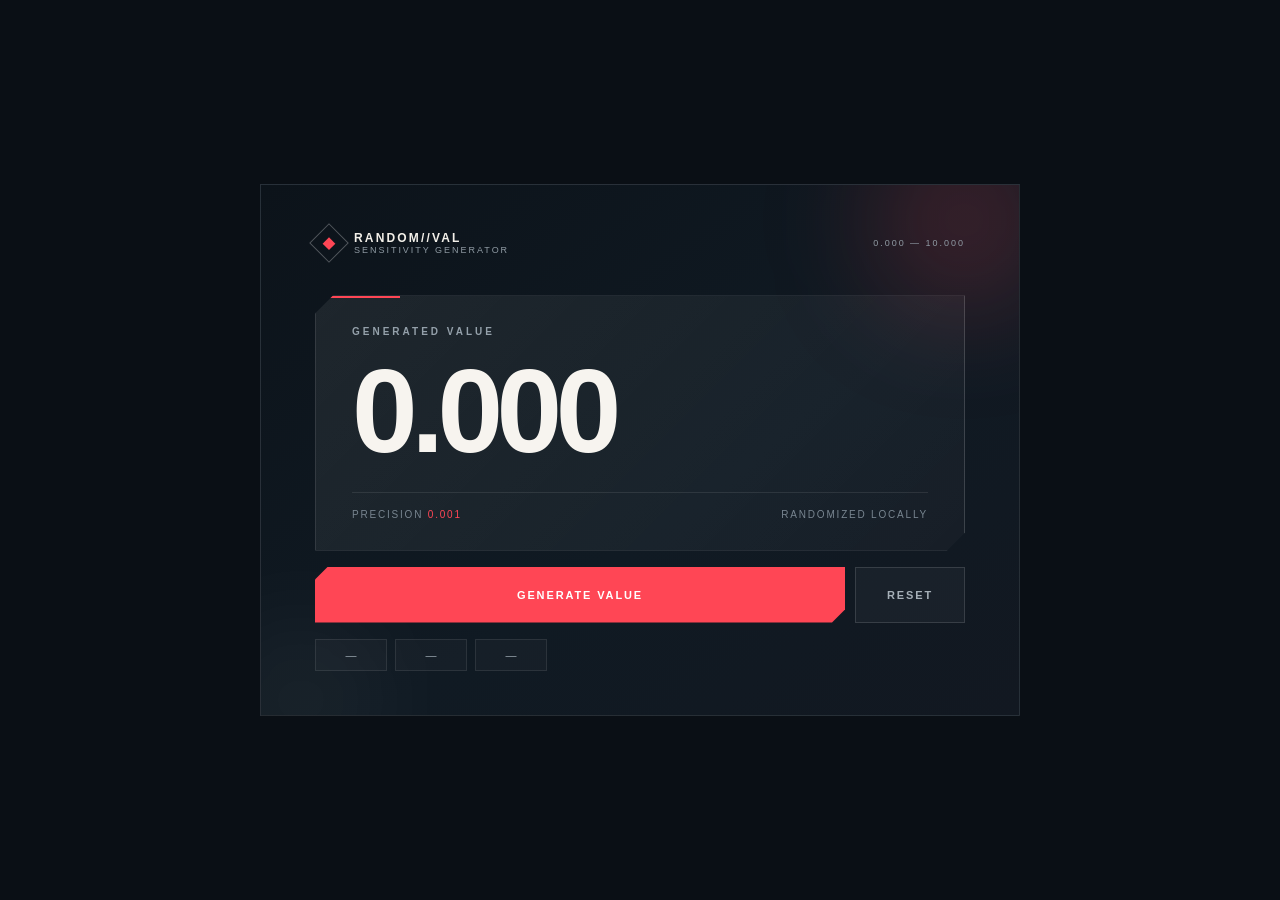
==== randomizer/index.html @ c3716cd7 "Add VALO-style randomizer" ====
<!DOCTYPE html>
<html lang="ja">
<head>
<meta charset="UTF-8">
<meta name="viewport" content="width=device-width, initial-scale=1.0">
<title>VALO Minimal Randomizer</title>
<style>
:root{--red:#ff4655;--dark:#0d141c;--panel:#121c26;--cream:#f3f0e9;--muted:#8f9aa3}
*{box-sizing:border-box}
body{margin:0;background:#0a0f15;font-family:Inter,Arial,Helvetica,sans-serif;color:var(--cream);min-height:100vh;display:grid;place-items:center;padding:24px}
.app{position:relative;overflow:hidden;width:min(760px,100%);background:linear-gradient(145deg,#0c131a 0%,#101a23 58%,#121821 100%);border:1px solid rgba(255,255,255,.1);padding:clamp(20px,5vw,44px);min-height:430px}
.orb{position:absolute;border-radius:999px;filter:blur(55px);pointer-events:none}
.orb.one{width:190px;height:190px;background:rgba(255,70,85,.18);right:-40px;top:-60px}
.orb.two{width:160px;height:160px;background:rgba(255,255,255,.05);left:-40px;bottom:-65px}
.shell{position:relative;z-index:1;max-width:650px;margin:auto}
.top{display:flex;justify-content:space-between;align-items:center;gap:16px;margin-bottom:38px}
.identity{display:flex;align-items:center;gap:11px}
.logo{width:28px;height:28px;border:1px solid rgba(255,255,255,.28);display:grid;place-items:center;transform:rotate(45deg)}
.logo:after{content:"";width:9px;height:9px;background:var(--red)}
.name{font-weight:800;letter-spacing:.18em;font-size:12px;text-transform:uppercase}
.tag{font-size:9px;letter-spacing:.22em;color:var(--muted);text-transform:uppercase}
.glass{position:relative;background:linear-gradient(135deg,rgba(255,255,255,.07),rgba(255,255,255,.025));border:1px solid rgba(255,255,255,.13);padding:30px clamp(20px,5vw,36px);clip-path:polygon(18px 0,100% 0,100% calc(100% - 18px),calc(100% - 18px) 100%,0 100%,0 18px)}
.glass:before{content:"";position:absolute;left:0;top:0;width:84px;height:2px;background:var(--red)}
.label{font-size:10px;letter-spacing:.3em;color:#94a0aa;text-transform:uppercase;font-weight:700}
.value{font-size:clamp(62px,17vw,118px);line-height:.95;font-weight:850;letter-spacing:-.055em;font-variant-numeric:tabular-nums;margin:18px 0 24px;color:#f7f4ef}
.value.flash{animation:chicPop .28s cubic-bezier(.2,.8,.2,1)}
@keyframes chicPop{0%{opacity:.2;transform:translateY(8px) scale(.985);filter:blur(2px)}100%{opacity:1;transform:none;filter:none}}
.meta{display:flex;justify-content:space-between;gap:16px;flex-wrap:wrap;padding-top:16px;border-top:1px solid rgba(255,255,255,.09);font-size:10px;letter-spacing:.18em;color:#788590;text-transform:uppercase}
.accent{color:var(--red)}
.actions{display:grid;grid-template-columns:minmax(0,1fr) 110px;gap:10px;margin-top:16px}
button{border:0;min-height:56px;font-weight:800;letter-spacing:.17em;text-transform:uppercase;font-size:11px;cursor:pointer}
.generate{position:relative;overflow:hidden;background:var(--red);color:white;clip-path:polygon(13px 0,100% 0,100% calc(100% - 13px),calc(100% - 13px) 100%,0 100%,0 13px)}
.generate:before{content:"";position:absolute;inset:0;background:#f3f0e9;transform:translateX(-101%);transition:transform .22s ease}
.generate span{position:relative;z-index:1}
.reset{background:rgba(255,255,255,.035);border:1px solid rgba(255,255,255,.13);color:#a6b0b8}
.history{display:flex;gap:8px;margin-top:16px;flex-wrap:wrap}
.chip{min-width:72px;padding:9px 11px;border:1px solid rgba(255,255,255,.09);background:rgba(255,255,255,.025);font-size:11px;color:#9ba6ae;font-variant-numeric:tabular-nums;text-align:center}
button:active{transform:translateY(1px)}
button:focus-visible{outline:2px solid white;outline-offset:3px}
@media(hover:hover) and (pointer:fine){.generate:hover:before{transform:translateX(0)}.generate:hover{color:#101821}}
@media(max-width:520px){.top{align-items:flex-start}.actions{grid-template-columns:1fr}.reset{min-height:46px}}
@media(prefers-reduced-motion:reduce){.value.flash{animation:none}.generate:before{transition:none}}
</style>
</head>
<body>
<section class="app" aria-label="0から10までの乱数生成アプリ">
<div class="orb one"></div><div class="orb two"></div>
<div class="shell">
<div class="top">
<div class="identity"><div class="logo" aria-hidden="true"></div><div><div class="name">RANDOM//VAL</div><div class="tag">Sensitivity Generator</div></div></div>
<div class="tag">0.000 — 10.000</div>
</div>
<div class="glass">
<div class="label">Generated value</div>
<div id="value" class="value" aria-live="polite">0.000</div>
<div class="meta"><span>Precision <span class="accent">0.001</span></span><span>Randomized locally</span></div>
</div>
<div class="actions">
<button id="generate" class="generate" type="button"><span>Generate Value</span></button>
<button id="reset" class="reset" type="button">Reset</button>
</div>
<div id="history" class="history" aria-label="最近の生成履歴"><span class="chip">—</span><span class="chip">—</span><span class="chip">—</span></div>
</div>
</section>
<script>
const value=document.getElementById('value');
const historyBox=document.getElementById('history');
const gen=document.getElementById('generate');
const reset=document.getElementById('reset');
let history=[];
function renderHistory(){
  historyBox.innerHTML=[0,1,2].map(i=>'<span class="chip">'+(history[i]||'—')+'</span>').join('');
}
function generate(){
  const n=Math.floor(Math.random()*10001)/1000;
  const text=n.toFixed(3);
  value.textContent=text;
  history.unshift(text);
  history=history.slice(0,3);
  renderHistory();
  value.classList.remove('flash');
  void value.offsetWidth;
  value.classList.add('flash');
}
gen.addEventListener('click',generate);
reset.addEventListener('click',()=>{value.textContent='0.000';history=[];renderHistory();});
</script>
</body>
</html>
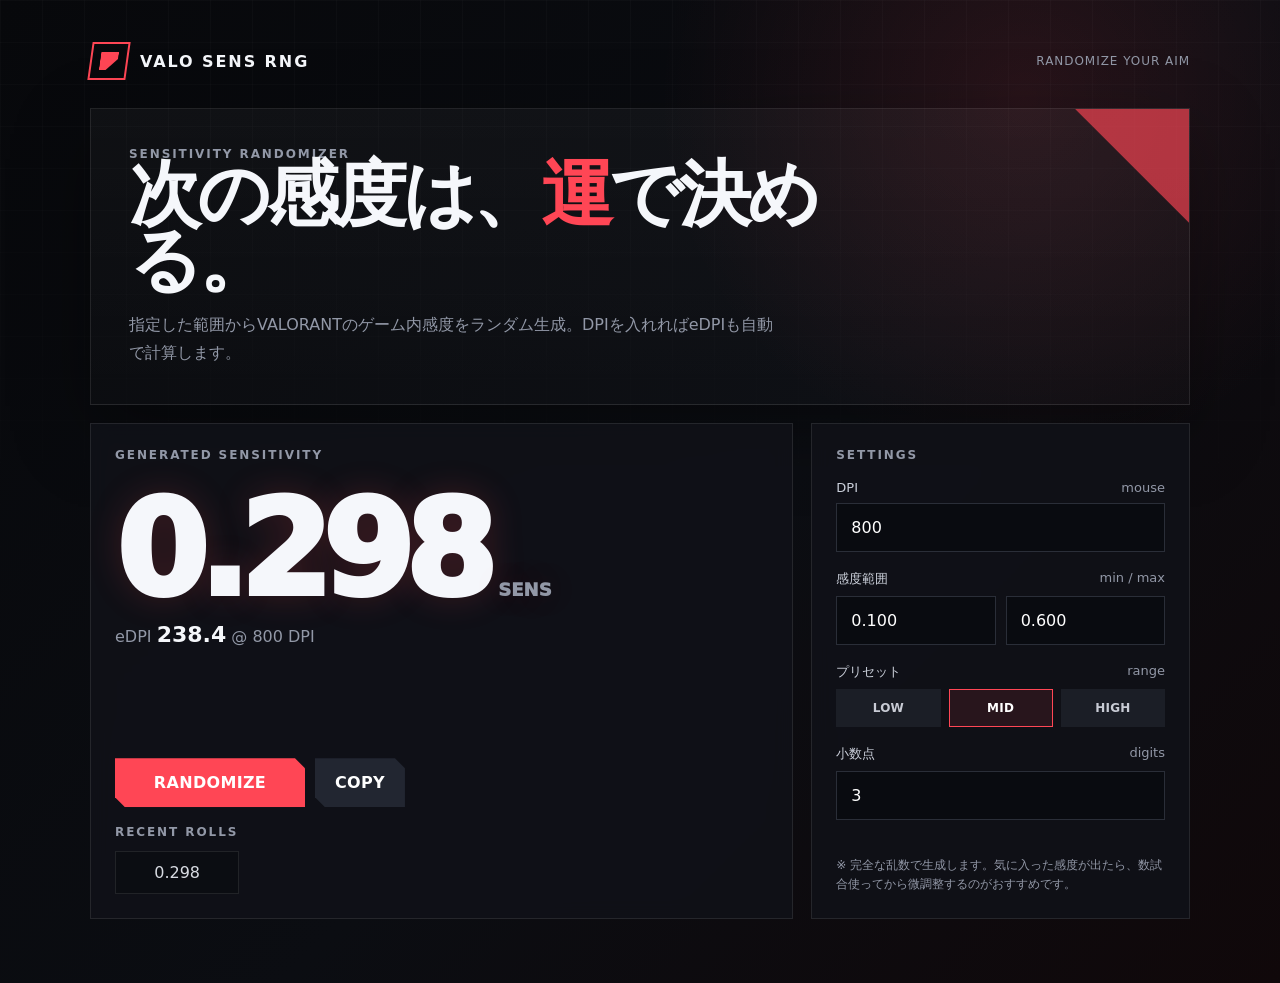
==== commit 17ece67d: "Update public VALO sensitivity randomizer" ====
--- a/randomizer/index.html
+++ b/randomizer/index.html
@@ -1,89 +1,240 @@
 <!DOCTYPE html>
 <html lang="ja">
 <head>
-<meta charset="UTF-8">
-<meta name="viewport" content="width=device-width, initial-scale=1.0">
-<title>VALO Minimal Randomizer</title>
-<style>
-:root{--red:#ff4655;--dark:#0d141c;--panel:#121c26;--cream:#f3f0e9;--muted:#8f9aa3}
-*{box-sizing:border-box}
-body{margin:0;background:#0a0f15;font-family:Inter,Arial,Helvetica,sans-serif;color:var(--cream);min-height:100vh;display:grid;place-items:center;padding:24px}
-.app{position:relative;overflow:hidden;width:min(760px,100%);background:linear-gradient(145deg,#0c131a 0%,#101a23 58%,#121821 100%);border:1px solid rgba(255,255,255,.1);padding:clamp(20px,5vw,44px);min-height:430px}
-.orb{position:absolute;border-radius:999px;filter:blur(55px);pointer-events:none}
-.orb.one{width:190px;height:190px;background:rgba(255,70,85,.18);right:-40px;top:-60px}
-.orb.two{width:160px;height:160px;background:rgba(255,255,255,.05);left:-40px;bottom:-65px}
-.shell{position:relative;z-index:1;max-width:650px;margin:auto}
-.top{display:flex;justify-content:space-between;align-items:center;gap:16px;margin-bottom:38px}
-.identity{display:flex;align-items:center;gap:11px}
-.logo{width:28px;height:28px;border:1px solid rgba(255,255,255,.28);display:grid;place-items:center;transform:rotate(45deg)}
-.logo:after{content:"";width:9px;height:9px;background:var(--red)}
-.name{font-weight:800;letter-spacing:.18em;font-size:12px;text-transform:uppercase}
-.tag{font-size:9px;letter-spacing:.22em;color:var(--muted);text-transform:uppercase}
-.glass{position:relative;background:linear-gradient(135deg,rgba(255,255,255,.07),rgba(255,255,255,.025));border:1px solid rgba(255,255,255,.13);padding:30px clamp(20px,5vw,36px);clip-path:polygon(18px 0,100% 0,100% calc(100% - 18px),calc(100% - 18px) 100%,0 100%,0 18px)}
-.glass:before{content:"";position:absolute;left:0;top:0;width:84px;height:2px;background:var(--red)}
-.label{font-size:10px;letter-spacing:.3em;color:#94a0aa;text-transform:uppercase;font-weight:700}
-.value{font-size:clamp(62px,17vw,118px);line-height:.95;font-weight:850;letter-spacing:-.055em;font-variant-numeric:tabular-nums;margin:18px 0 24px;color:#f7f4ef}
-.value.flash{animation:chicPop .28s cubic-bezier(.2,.8,.2,1)}
-@keyframes chicPop{0%{opacity:.2;transform:translateY(8px) scale(.985);filter:blur(2px)}100%{opacity:1;transform:none;filter:none}}
-.meta{display:flex;justify-content:space-between;gap:16px;flex-wrap:wrap;padding-top:16px;border-top:1px solid rgba(255,255,255,.09);font-size:10px;letter-spacing:.18em;color:#788590;text-transform:uppercase}
-.accent{color:var(--red)}
-.actions{display:grid;grid-template-columns:minmax(0,1fr) 110px;gap:10px;margin-top:16px}
-button{border:0;min-height:56px;font-weight:800;letter-spacing:.17em;text-transform:uppercase;font-size:11px;cursor:pointer}
-.generate{position:relative;overflow:hidden;background:var(--red);color:white;clip-path:polygon(13px 0,100% 0,100% calc(100% - 13px),calc(100% - 13px) 100%,0 100%,0 13px)}
-.generate:before{content:"";position:absolute;inset:0;background:#f3f0e9;transform:translateX(-101%);transition:transform .22s ease}
-.generate span{position:relative;z-index:1}
-.reset{background:rgba(255,255,255,.035);border:1px solid rgba(255,255,255,.13);color:#a6b0b8}
-.history{display:flex;gap:8px;margin-top:16px;flex-wrap:wrap}
-.chip{min-width:72px;padding:9px 11px;border:1px solid rgba(255,255,255,.09);background:rgba(255,255,255,.025);font-size:11px;color:#9ba6ae;font-variant-numeric:tabular-nums;text-align:center}
-button:active{transform:translateY(1px)}
-button:focus-visible{outline:2px solid white;outline-offset:3px}
-@media(hover:hover) and (pointer:fine){.generate:hover:before{transform:translateX(0)}.generate:hover{color:#101821}}
-@media(max-width:520px){.top{align-items:flex-start}.actions{grid-template-columns:1fr}.reset{min-height:46px}}
-@media(prefers-reduced-motion:reduce){.value.flash{animation:none}.generate:before{transition:none}}
-</style>
+  <meta charset="UTF-8" />
+  <meta name="viewport" content="width=device-width, initial-scale=1.0" />
+  <title>VALO Sens RNG</title>
+  <style>
+    :root {
+      --bg: #08090c;
+      --panel: #101218;
+      --panel-2: #151820;
+      --line: rgba(255,255,255,.09);
+      --text: #f5f7fb;
+      --muted: #9298a7;
+      --red: #ff4655;
+      --red-2: #b72a36;
+      --good: #8fe3c1;
+    }
+    *{box-sizing:border-box}
+    body{
+      margin:0;
+      min-height:100vh;
+      color:var(--text);
+      background:
+        radial-gradient(circle at 80% 10%, rgba(255,70,85,.12), transparent 27%),
+        linear-gradient(135deg,#07080b 0%,#0b0d12 56%,#10080a 100%);
+      font-family: Inter, ui-sans-serif, system-ui, -apple-system, BlinkMacSystemFont, "Segoe UI", sans-serif;
+      overflow-x:hidden;
+    }
+    body:before{
+      content:"";
+      position:fixed;
+      inset:0;
+      pointer-events:none;
+      opacity:.08;
+      background-image:linear-gradient(rgba(255,255,255,.3) 1px, transparent 1px),linear-gradient(90deg,rgba(255,255,255,.3) 1px,transparent 1px);
+      background-size:42px 42px;
+      mask-image:linear-gradient(to bottom, black, transparent 75%);
+    }
+    .wrap{width:min(1100px,calc(100% - 32px));margin:auto;padding:42px 0 64px;position:relative}
+    .topbar{display:flex;justify-content:space-between;align-items:center;margin-bottom:28px}
+    .brand{display:flex;align-items:center;gap:12px;font-weight:900;letter-spacing:.12em}
+    .logo{width:38px;height:38px;border:2px solid var(--red);transform:skew(-8deg);position:relative}
+    .logo:after{content:"";position:absolute;left:8px;top:8px;width:18px;height:18px;background:var(--red);clip-path:polygon(0 0,100% 0,100% 38%,38% 100%,0 100%)}
+    .tiny{font-size:12px;color:var(--muted);letter-spacing:.08em}
+    .hero{padding:38px;border:1px solid var(--line);background:linear-gradient(180deg,rgba(255,255,255,.035),rgba(255,255,255,.015));box-shadow:0 26px 70px rgba(0,0,0,.35);position:relative;overflow:hidden}
+    .hero:after{content:"";position:absolute;width:260px;height:260px;background:var(--red);right:-165px;top:-165px;transform:rotate(45deg);opacity:.65}
+    h1{margin:0 0 8px;font-size:clamp(34px,6vw,72px);line-height:.92;letter-spacing:-.055em;font-weight:950;max-width:800px}
+    h1 span{color:var(--red)}
+    .lead{color:var(--muted);max-width:650px;line-height:1.7;margin:18px 0 0}
+    .grid{display:grid;grid-template-columns:1.3fr .7fr;gap:18px;margin-top:18px}
+    .card{border:1px solid var(--line);background:rgba(16,18,24,.88);backdrop-filter:blur(10px);padding:24px}
+    .result-card{min-height:390px;display:flex;flex-direction:column;justify-content:space-between}
+    .eyebrow{font-size:12px;color:var(--muted);letter-spacing:.16em;font-weight:800;text-transform:uppercase}
+    .sens-wrap{margin:32px 0 24px}
+    .sens{font-variant-numeric:tabular-nums;font-size:clamp(72px,13vw,132px);font-weight:950;line-height:.85;letter-spacing:-.07em;text-shadow:0 0 35px rgba(255,70,85,.18)}
+    .sens small{font-size:18px;color:var(--muted);letter-spacing:0;margin-left:12px}
+    .edpi{font-size:16px;color:var(--muted);margin-top:16px}.edpi b{color:var(--text);font-size:22px}
+    .actions{display:flex;gap:10px;flex-wrap:wrap}
+    button{border:0;cursor:pointer;font:inherit;font-weight:850;letter-spacing:.02em;padding:15px 20px;transition:.18s ease;clip-path:polygon(0 0,calc(100% - 10px) 0,100% 10px,100% 100%,10px 100%,0 calc(100% - 10px))}
+    .primary{background:var(--red);color:white;min-width:190px;box-shadow:0 12px 32px rgba(255,70,85,.2)}
+    .primary:hover{background:#ff5d69;transform:translateY(-2px)}
+    .secondary{background:#222631;color:#fff}.secondary:hover{background:#2b303d}
+    .controls{display:grid;gap:18px}
+    .group label{display:flex;justify-content:space-between;color:#cbd0db;font-size:13px;margin-bottom:8px}.group label span{color:var(--muted)}
+    input{width:100%;background:#090b10;border:1px solid #2a2e38;color:#fff;padding:14px 14px;font:inherit;outline:none}
+    input:focus{border-color:var(--red);box-shadow:0 0 0 3px rgba(255,70,85,.08)}
+    .range-row{display:grid;grid-template-columns:1fr 1fr;gap:10px}
+    .preset-row{display:grid;grid-template-columns:repeat(3,1fr);gap:8px}
+    .preset{padding:11px 8px;background:#1b1e26;color:#c8cbd4;font-size:12px;clip-path:none;border:1px solid transparent}
+    .preset.active{border-color:var(--red);color:white;background:rgba(255,70,85,.10)}
+    .history{margin-top:18px}.history-list{display:grid;grid-template-columns:repeat(5,1fr);gap:8px;margin-top:12px}
+    .hist{background:#0b0d12;border:1px solid var(--line);padding:11px;text-align:center;font-variant-numeric:tabular-nums;color:#d8dbe2;cursor:pointer}.hist:hover{border-color:rgba(255,70,85,.55)}
+    .note{font-size:12px;line-height:1.6;color:var(--muted);margin-top:18px}
+    .flash{animation:flash .25s ease}@keyframes flash{0%{transform:scale(.985);opacity:.45}100%{transform:scale(1);opacity:1}}
+    .toast{position:fixed;bottom:22px;left:50%;transform:translateX(-50%) translateY(20px);background:#f3f5f8;color:#08090c;padding:11px 16px;font-size:13px;font-weight:800;opacity:0;pointer-events:none;transition:.2s}.toast.show{opacity:1;transform:translateX(-50%) translateY(0)}
+    @media(max-width:780px){.wrap{width:min(100% - 20px,1100px);padding-top:22px}.hero{padding:26px 20px}.grid{grid-template-columns:1fr}.history-list{grid-template-columns:repeat(3,1fr)}.sens{font-size:82px}.topbar .tiny{display:none}}
+  </style>
 </head>
 <body>
-<section class="app" aria-label="0から10までの乱数生成アプリ">
-<div class="orb one"></div><div class="orb two"></div>
-<div class="shell">
-<div class="top">
-<div class="identity"><div class="logo" aria-hidden="true"></div><div><div class="name">RANDOM//VAL</div><div class="tag">Sensitivity Generator</div></div></div>
-<div class="tag">0.000 — 10.000</div>
-</div>
-<div class="glass">
-<div class="label">Generated value</div>
-<div id="value" class="value" aria-live="polite">0.000</div>
-<div class="meta"><span>Precision <span class="accent">0.001</span></span><span>Randomized locally</span></div>
-</div>
-<div class="actions">
-<button id="generate" class="generate" type="button"><span>Generate Value</span></button>
-<button id="reset" class="reset" type="button">Reset</button>
-</div>
-<div id="history" class="history" aria-label="最近の生成履歴"><span class="chip">—</span><span class="chip">—</span><span class="chip">—</span></div>
-</div>
-</section>
-<script>
-const value=document.getElementById('value');
-const historyBox=document.getElementById('history');
-const gen=document.getElementById('generate');
-const reset=document.getElementById('reset');
-let history=[];
-function renderHistory(){
-  historyBox.innerHTML=[0,1,2].map(i=>'<span class="chip">'+(history[i]||'—')+'</span>').join('');
-}
-function generate(){
-  const n=Math.floor(Math.random()*10001)/1000;
-  const text=n.toFixed(3);
-  value.textContent=text;
-  history.unshift(text);
-  history=history.slice(0,3);
-  renderHistory();
-  value.classList.remove('flash');
-  void value.offsetWidth;
-  value.classList.add('flash');
-}
-gen.addEventListener('click',generate);
-reset.addEventListener('click',()=>{value.textContent='0.000';history=[];renderHistory();});
-</script>
+  <main class="wrap">
+    <div class="topbar">
+      <div class="brand"><div class="logo"></div><div>VALO SENS RNG</div></div>
+      <div class="tiny">RANDOMIZE YOUR AIM</div>
+    </div>
+
+    <section class="hero">
+      <div class="eyebrow">Sensitivity Randomizer</div>
+      <h1>次の感度は、<span>運</span>で決める。</h1>
+      <p class="lead">指定した範囲からVALORANTのゲーム内感度をランダム生成。DPIを入れればeDPIも自動で計算します。</p>
+    </section>
+
+    <div class="grid">
+      <section class="card result-card">
+        <div>
+          <div class="eyebrow">Generated Sensitivity</div>
+          <div class="sens-wrap" id="resultBox">
+            <div class="sens"><span id="sensValue">0.300</span><small>SENS</small></div>
+            <div class="edpi">eDPI <b id="edpiValue">240.0</b> <span id="dpiLabel">@ 800 DPI</span></div>
+          </div>
+        </div>
+        <div>
+          <div class="actions">
+            <button class="primary" id="randomBtn">RANDOMIZE</button>
+            <button class="secondary" id="copyBtn">COPY</button>
+          </div>
+          <div class="history">
+            <div class="eyebrow">Recent rolls</div>
+            <div class="history-list" id="historyList"></div>
+          </div>
+        </div>
+      </section>
+
+      <aside class="card controls">
+        <div class="eyebrow">Settings</div>
+        <div class="group">
+          <label>DPI <span>mouse</span></label>
+          <input id="dpi" type="number" value="800" min="1" step="50" />
+        </div>
+        <div class="group">
+          <label>感度範囲 <span>min / max</span></label>
+          <div class="range-row">
+            <input id="minSens" type="number" value="0.100" min="0.001" max="10" step="0.001" />
+            <input id="maxSens" type="number" value="0.600" min="0.001" max="10" step="0.001" />
+          </div>
+        </div>
+        <div class="group">
+          <label>プリセット <span>range</span></label>
+          <div class="preset-row">
+            <button class="preset" data-min="0.100" data-max="0.250">LOW</button>
+            <button class="preset active" data-min="0.200" data-max="0.500">MID</button>
+            <button class="preset" data-min="0.400" data-max="0.800">HIGH</button>
+          </div>
+        </div>
+        <div class="group">
+          <label>小数点 <span>digits</span></label>
+          <input id="digits" type="number" value="3" min="2" max="4" step="1" />
+        </div>
+        <div class="note">※ 完全な乱数で生成します。気に入った感度が出たら、数試合使ってから微調整するのがおすすめです。</div>
+      </aside>
+    </div>
+  </main>
+  <div class="toast" id="toast">コピーしました</div>
+
+  <script>
+    const $ = id => document.getElementById(id);
+    const sensValue = $('sensValue');
+    const edpiValue = $('edpiValue');
+    const dpiLabel = $('dpiLabel');
+    const resultBox = $('resultBox');
+    const historyList = $('historyList');
+    const history = [];
+
+    function getSettings(){
+      let min = parseFloat($('minSens').value);
+      let max = parseFloat($('maxSens').value);
+      const dpi = Math.max(1, parseFloat($('dpi').value) || 800);
+      const digits = Math.min(4, Math.max(2, parseInt($('digits').value) || 3));
+      if (!Number.isFinite(min)) min = 0.1;
+      if (!Number.isFinite(max)) max = 0.6;
+      if (min > max) [min, max] = [max, min];
+      return {min, max, dpi, digits};
+    }
+
+    function secureRandom(){
+      if (window.crypto?.getRandomValues) {
+        const a = new Uint32Array(1);
+        crypto.getRandomValues(a);
+        return a[0] / 4294967296;
+      }
+      return Math.random();
+    }
+
+    function setSensitivity(value, pushHistory = true){
+      const {dpi, digits} = getSettings();
+      const fixed = Number(value).toFixed(digits);
+      sensValue.textContent = fixed;
+      edpiValue.textContent = (Number(fixed) * dpi).toFixed(1);
+      dpiLabel.textContent = '@ ' + Math.round(dpi) + ' DPI';
+      resultBox.classList.remove('flash');
+      void resultBox.offsetWidth;
+      resultBox.classList.add('flash');
+      if(pushHistory){
+        history.unshift(fixed);
+        if(history.length > 10) history.pop();
+        renderHistory();
+      }
+    }
+
+    function randomize(){
+      const {min, max, digits} = getSettings();
+      const steps = Math.round((max - min) * Math.pow(10,digits));
+      const n = Math.floor(secureRandom() * (steps + 1));
+      const value = min + n / Math.pow(10,digits);
+      setSensitivity(value);
+    }
+
+    function renderHistory(){
+      historyList.innerHTML = '';
+      history.slice(0,10).forEach(v => {
+        const el = document.createElement('div');
+        el.className = 'hist';
+        el.textContent = v;
+        el.title = 'クリックでこの感度を再表示';
+        el.onclick = () => setSensitivity(Number(v), false);
+        historyList.appendChild(el);
+      });
+    }
+
+    function updateEdpi(){
+      const {dpi} = getSettings();
+      const current = parseFloat(sensValue.textContent) || 0;
+      edpiValue.textContent = (current * dpi).toFixed(1);
+      dpiLabel.textContent = '@ ' + Math.round(dpi) + ' DPI';
+    }
+
+    $('randomBtn').addEventListener('click', randomize);
+    $('copyBtn').addEventListener('click', async () => {
+      const text = sensValue.textContent;
+      try{ await navigator.clipboard.writeText(text); }
+      catch{ const t=document.createElement('textarea');t.value=text;document.body.appendChild(t);t.select();document.execCommand('copy');t.remove(); }
+      const toast = $('toast'); toast.classList.add('show'); setTimeout(()=>toast.classList.remove('show'),1200);
+    });
+    $('dpi').addEventListener('input', updateEdpi);
+    document.querySelectorAll('.preset').forEach(btn => btn.addEventListener('click', () => {
+      document.querySelectorAll('.preset').forEach(x=>x.classList.remove('active'));
+      btn.classList.add('active');
+      $('minSens').value = Number(btn.dataset.min).toFixed(3);
+      $('maxSens').value = Number(btn.dataset.max).toFixed(3);
+      randomize();
+    }));
+    document.addEventListener('keydown', e => {
+      if(e.code === 'Space' && !['INPUT','TEXTAREA'].includes(document.activeElement.tagName)){
+        e.preventDefault(); randomize();
+      }
+    });
+    randomize();
+  </script>
 </body>
 </html>
